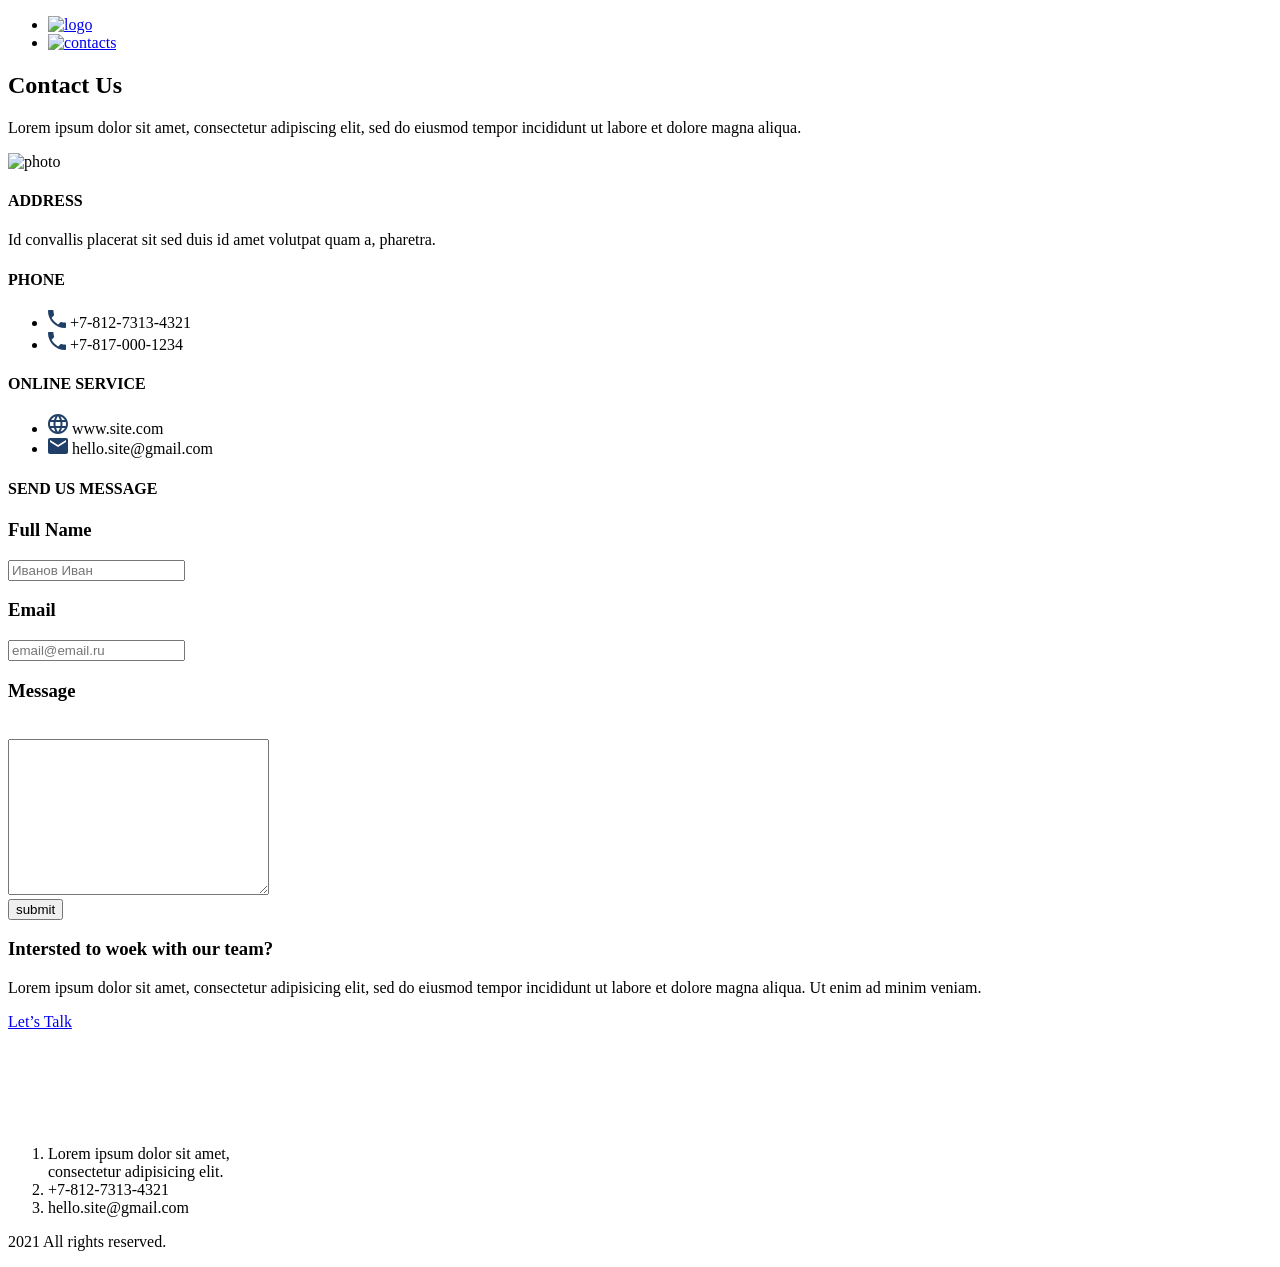
==== contacts.html @ 355122b8 "Add files via upload" ====
<!DOCTYPE html>
<html lang="en">

<head>
    <meta charset="UTF-8">
    <meta http-equiv="X-UA-Compatible" content="IE=edge">
    <meta name="viewport" content="width=device-width, initial-scale=1.0">
    <title>Document</title>
    <link rel="stylesheet" href="style.css">
</head>

<body>
    <div class="top__contacts">
        <div class="container">
            <ul class="menu">
                <li><a href="index.html"><img src="img/logo.svg" alt="logo"></a></li>
                <li><a href="contacts.html"><img src="img/contacts.svg" alt="contacts"></a></li>
                
            </ul>
        </div>
    </div>
    
    <div class="contacts__content">
        <h2 class="heading-contacts">Contact Us</h2>
        <p class="text_hed_con">Lorem ipsum dolor sit amet, consectetur adipiscing elit, sed do eiusmod tempor incididunt ut labore et dolore magna aliqua. </p>
    </div>
    <div class="contact__form container">
        <div class="contacts__info">
            <img src="img/contacts_img.svg" alt="photo" width="300">
            <h4 class="heading-mini">ADDRESS</h4>
            <p class="text_contact_stail">Id convallis placerat sit sed duis id amet volutpat quam a, pharetra.</p>
            <h4 class="heading-mini">PHONE</h4>
            <ul class="contacts_ul">
                <li class="text_contact_stail"><svg width="18" height="18" viewBox="0 0 18 18" fill="none" xmlns="http://www.w3.org/2000/svg">
                    <path d="M3.62 7.79C5.06 10.62 7.38 12.93 10.21 14.38L12.41 12.18C12.68 11.91 13.08 11.82 13.43 11.94C14.55 12.31 15.76 12.51 17 12.51C17.55 12.51 18 12.96 18 13.51V17C18 17.55 17.55 18 17 18C7.61 18 0 10.39 0 1C0 0.45 0.45 0 1 0H4.5C5.05 0 5.5 0.45 5.5 1C5.5 2.25 5.7 3.45 6.07 4.57C6.18 4.92 6.1 5.31 5.82 5.59L3.62 7.79Z" fill="#1F3F68"/>
                    </svg>
                      +7-812-7313-4321</li>
                <li class="text_contact_stail"><svg width="18" height="18" viewBox="0 0 18 18" fill="none" xmlns="http://www.w3.org/2000/svg">
                    <path d="M3.62 7.79C5.06 10.62 7.38 12.93 10.21 14.38L12.41 12.18C12.68 11.91 13.08 11.82 13.43 11.94C14.55 12.31 15.76 12.51 17 12.51C17.55 12.51 18 12.96 18 13.51V17C18 17.55 17.55 18 17 18C7.61 18 0 10.39 0 1C0 0.45 0.45 0 1 0H4.5C5.05 0 5.5 0.45 5.5 1C5.5 2.25 5.7 3.45 6.07 4.57C6.18 4.92 6.1 5.31 5.82 5.59L3.62 7.79Z" fill="#1F3F68"/>
                    </svg>
                      +7-817-000-1234</li>
            </ul>
            <h4 class="heading-mini">ONLINE SERVICE</h4>
            <ul class="contacts_ul">
                <li class="text_contact_stail"><svg width="20" height="20" viewBox="0 0 20 20" fill="none" xmlns="http://www.w3.org/2000/svg">
                    <path d="M9.99 0C4.47 0 0 4.48 0 10C0 15.52 4.47 20 9.99 20C15.52 20 20 15.52 20 10C20 4.48 15.52 0 9.99 0ZM16.92 6H13.97C13.65 4.75 13.19 3.55 12.59 2.44C14.43 3.07 15.96 4.35 16.92 6ZM10 2.04C10.83 3.24 11.48 4.57 11.91 6H8.09C8.52 4.57 9.17 3.24 10 2.04ZM2.26 12C2.1 11.36 2 10.69 2 10C2 9.31 2.1 8.64 2.26 8H5.64C5.56 8.66 5.5 9.32 5.5 10C5.5 10.68 5.56 11.34 5.64 12H2.26ZM3.08 14H6.03C6.35 15.25 6.81 16.45 7.41 17.56C5.57 16.93 4.04 15.66 3.08 14ZM6.03 6H3.08C4.04 4.34 5.57 3.07 7.41 2.44C6.81 3.55 6.35 4.75 6.03 6ZM10 17.96C9.17 16.76 8.52 15.43 8.09 14H11.91C11.48 15.43 10.83 16.76 10 17.96ZM12.34 12H7.66C7.57 11.34 7.5 10.68 7.5 10C7.5 9.32 7.57 8.65 7.66 8H12.34C12.43 8.65 12.5 9.32 12.5 10C12.5 10.68 12.43 11.34 12.34 12ZM12.59 17.56C13.19 16.45 13.65 15.25 13.97 14H16.92C15.96 15.65 14.43 16.93 12.59 17.56ZM14.36 12C14.44 11.34 14.5 10.68 14.5 10C14.5 9.32 14.44 8.66 14.36 8H17.74C17.9 8.64 18 9.31 18 10C18 10.69 17.9 11.36 17.74 12H14.36Z" fill="#1F3F68"/>
                    </svg>
                      www.site.com</li>
                <li class="text_contact_stail"><svg width="20" height="16" viewBox="0 0 20 16" fill="none" xmlns="http://www.w3.org/2000/svg">
                    <path d="M18 0H2C0.9 0 0.00999999 0.9 0.00999999 2L0 14C0 15.1 0.9 16 2 16H18C19.1 16 20 15.1 20 14V2C20 0.9 19.1 0 18 0ZM18 4L10 9L2 4V2L10 7L18 2V4Z" fill="#1F3F68"/>
                    </svg>
                    hello.site@gmail.com</li>
            </ul>
        </div>
        <div class="form__send_us">
            <form action="#">
                <h4 class="heading-mini_2">SEND US MESSAGE</h4>
                <h3 class="h_form">Full Name</h3>  
                <input class="imptext" type="text" placeholder="Иванов Иван"><br>
                <h3 class="h_form">Email</h3>   
                <input class="imptext" type="email" placeholder="email@email.ru"><br>
                <h3 class="h_form">Message</h3><br>
                <textarea class="imptext_3" cols="30" rows="10"></textarea><br>
                <button class="butt-submit" type="submit">submit</button>
            </form>
        </div>
    </div>

    <div class="map container">
        <script type="text/javascript" charset="utf-8" async src="https://api-maps.yandex.ru/services/constructor/1.0/js/?um=constructor%3A2e73aaa4ab4c23f12d297e7bbd677aab1b1c4dbff3f4b97032210a0bab477b24&amp;width=1140&amp;height=480&amp;lang=ru_RU&amp;scroll=true"></script>
    </div>





    <div class="footer">
        <div class="container">
            <div class="footer_content">
                <div class="footer__info">
                    <h3 class="heading_footer">Intersted to woek
                        with our team?</h3>
                    <p class="text text__podvala">Lorem ipsum dolor sit amet, consectetur adipisicing elit, sed do eiusmod tempor incididunt ut labore et dolore magna aliqua. Ut enim ad minim veniam.
                    </p>
                    
                </div>
                <a href="#" class="botton_button">Let’s Talk</a>
            </div>
        </div>
        

    <hr style="    opacity: 0.4;
    border: 1px solid #FFFFFF;
    margin-top: 96px;">    
            <div class="footer__contacts container">
                <ol class="mini__contact">
                    <li class="li_headder">Lorem ipsum dolor sit amet,<br> consectetur adipisicing elit.</li>
                    <li>+7-812-7313-4321</li>
                    <li>hello.site@gmail.com</li>
                </ol>
                <div class="rights__copyright">
                    <p class="text text_right">2021 All rights reserved.</p>
                </div>
            </div>

        

    </div>



</body>

</html>
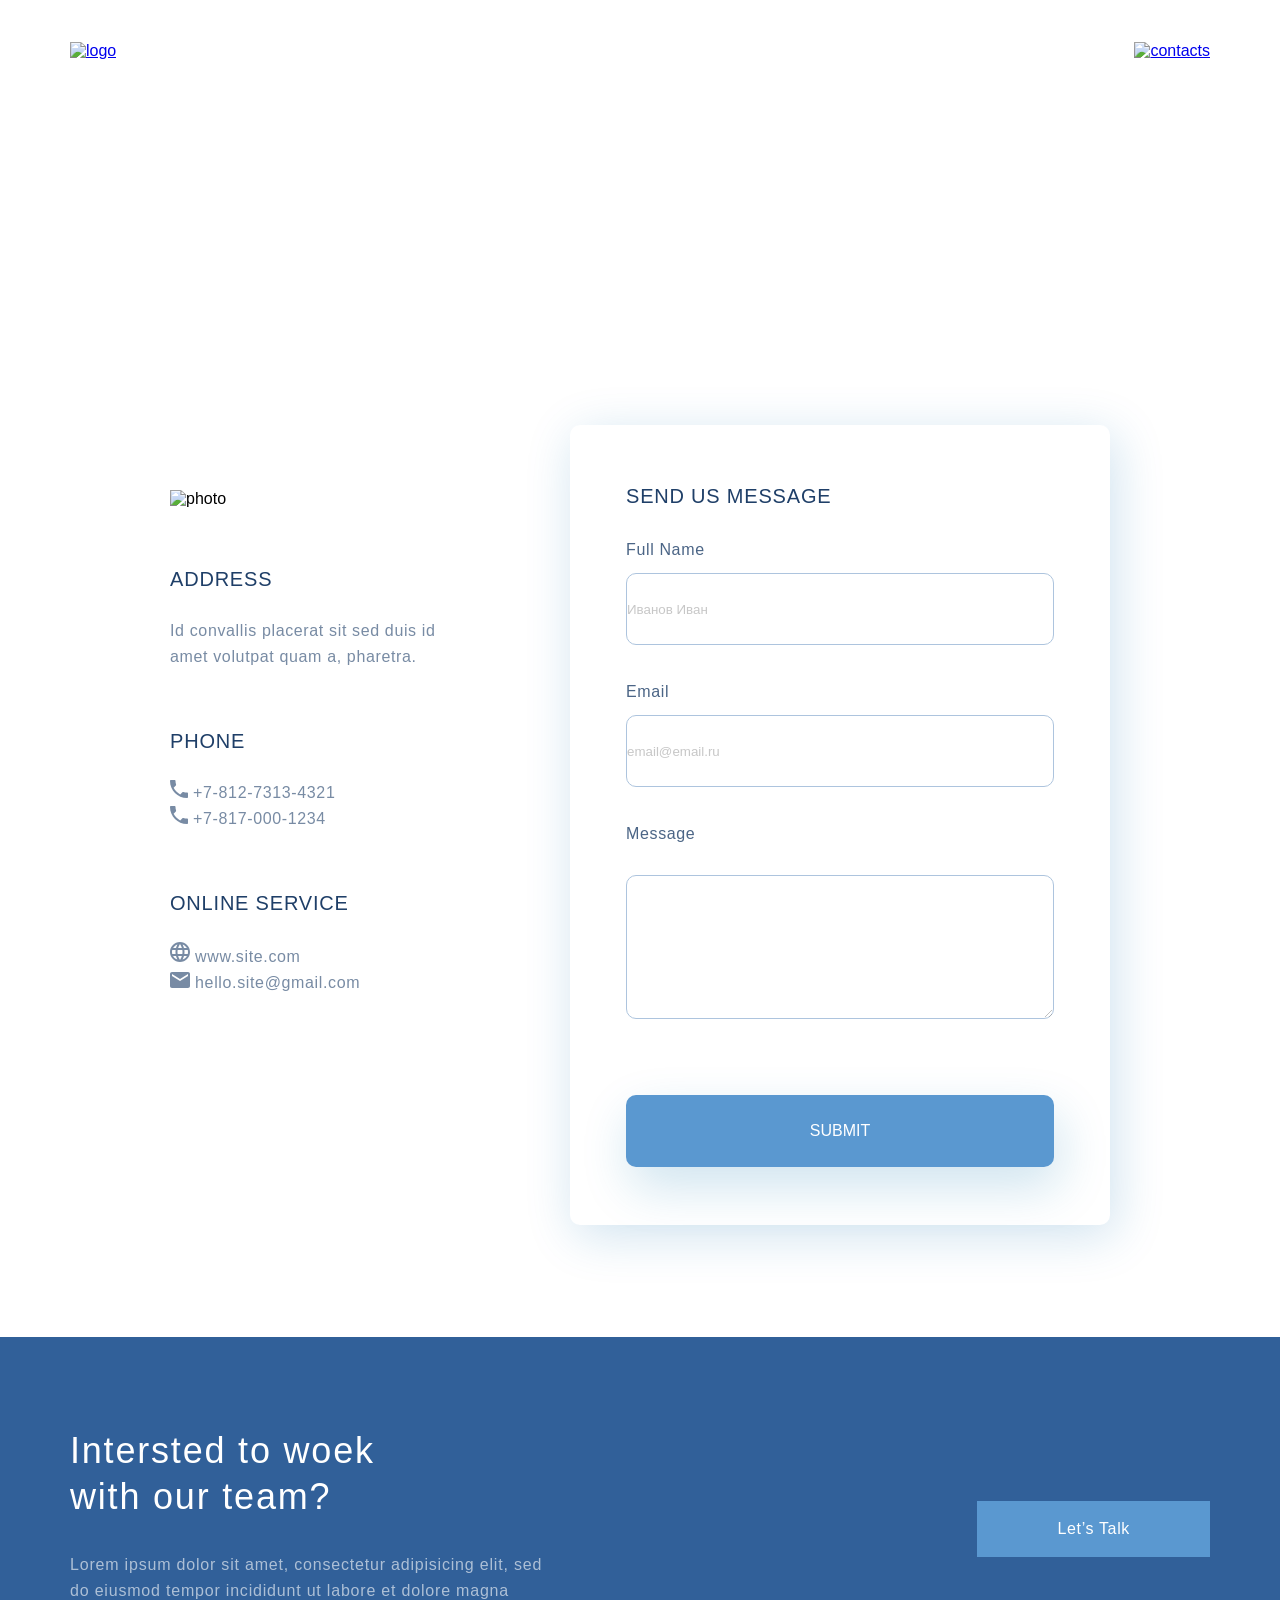
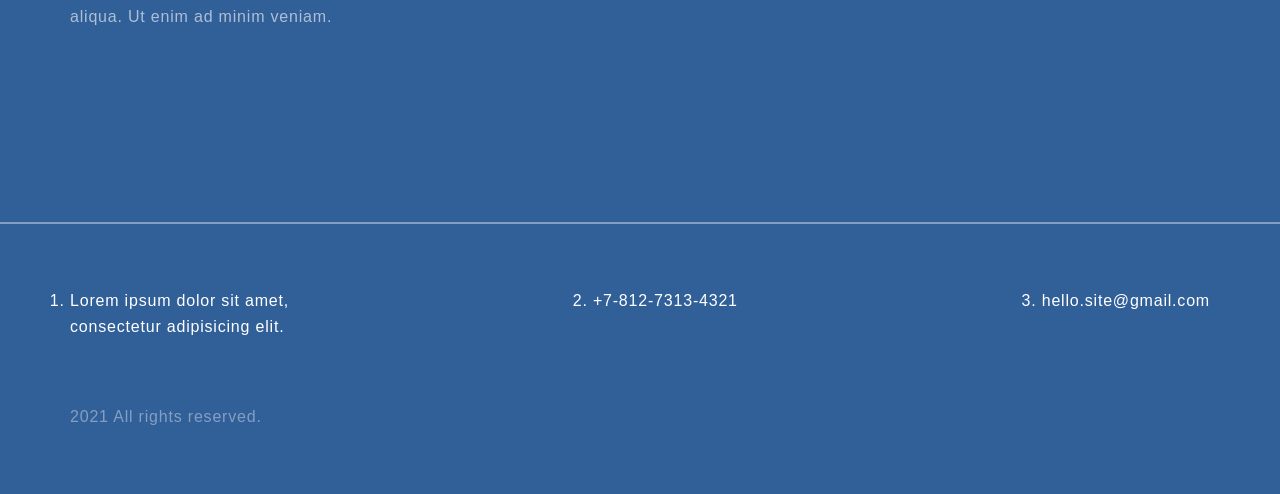
==== commit adbd8524: "Add files via upload" ====
--- a/contacts.html
+++ b/contacts.html
@@ -15,14 +15,15 @@
             <ul class="menu">
                 <li><a href="index.html"><img src="img/logo.svg" alt="logo"></a></li>
                 <li><a href="contacts.html"><img src="img/contacts.svg" alt="contacts"></a></li>
-                
+
             </ul>
         </div>
     </div>
-    
+
     <div class="contacts__content">
         <h2 class="heading-contacts">Contact Us</h2>
-        <p class="text_hed_con">Lorem ipsum dolor sit amet, consectetur adipiscing elit, sed do eiusmod tempor incididunt ut labore et dolore magna aliqua. </p>
+        <p class="text_hed_con">Lorem ipsum dolor sit amet, consectetur adipiscing elit, sed do eiusmod tempor
+            incididunt ut labore et dolore magna aliqua. </p>
     </div>
     <div class="contact__form container">
         <div class="contacts__info">
@@ -31,23 +32,35 @@
             <p class="text_contact_stail">Id convallis placerat sit sed duis id amet volutpat quam a, pharetra.</p>
             <h4 class="heading-mini">PHONE</h4>
             <ul class="contacts_ul">
-                <li class="text_contact_stail"><svg width="18" height="18" viewBox="0 0 18 18" fill="none" xmlns="http://www.w3.org/2000/svg">
-                    <path d="M3.62 7.79C5.06 10.62 7.38 12.93 10.21 14.38L12.41 12.18C12.68 11.91 13.08 11.82 13.43 11.94C14.55 12.31 15.76 12.51 17 12.51C17.55 12.51 18 12.96 18 13.51V17C18 17.55 17.55 18 17 18C7.61 18 0 10.39 0 1C0 0.45 0.45 0 1 0H4.5C5.05 0 5.5 0.45 5.5 1C5.5 2.25 5.7 3.45 6.07 4.57C6.18 4.92 6.1 5.31 5.82 5.59L3.62 7.79Z" fill="#1F3F68"/>
+                <li class="text_contact_stail"><svg width="18" height="18" viewBox="0 0 18 18" fill="none"
+                        xmlns="http://www.w3.org/2000/svg">
+                        <path
+                            d="M3.62 7.79C5.06 10.62 7.38 12.93 10.21 14.38L12.41 12.18C12.68 11.91 13.08 11.82 13.43 11.94C14.55 12.31 15.76 12.51 17 12.51C17.55 12.51 18 12.96 18 13.51V17C18 17.55 17.55 18 17 18C7.61 18 0 10.39 0 1C0 0.45 0.45 0 1 0H4.5C5.05 0 5.5 0.45 5.5 1C5.5 2.25 5.7 3.45 6.07 4.57C6.18 4.92 6.1 5.31 5.82 5.59L3.62 7.79Z"
+                            fill="#1F3F68" />
                     </svg>
-                      +7-812-7313-4321</li>
-                <li class="text_contact_stail"><svg width="18" height="18" viewBox="0 0 18 18" fill="none" xmlns="http://www.w3.org/2000/svg">
-                    <path d="M3.62 7.79C5.06 10.62 7.38 12.93 10.21 14.38L12.41 12.18C12.68 11.91 13.08 11.82 13.43 11.94C14.55 12.31 15.76 12.51 17 12.51C17.55 12.51 18 12.96 18 13.51V17C18 17.55 17.55 18 17 18C7.61 18 0 10.39 0 1C0 0.45 0.45 0 1 0H4.5C5.05 0 5.5 0.45 5.5 1C5.5 2.25 5.7 3.45 6.07 4.57C6.18 4.92 6.1 5.31 5.82 5.59L3.62 7.79Z" fill="#1F3F68"/>
+                    +7-812-7313-4321</li>
+                <li class="text_contact_stail"><svg width="18" height="18" viewBox="0 0 18 18" fill="none"
+                        xmlns="http://www.w3.org/2000/svg">
+                        <path
+                            d="M3.62 7.79C5.06 10.62 7.38 12.93 10.21 14.38L12.41 12.18C12.68 11.91 13.08 11.82 13.43 11.94C14.55 12.31 15.76 12.51 17 12.51C17.55 12.51 18 12.96 18 13.51V17C18 17.55 17.55 18 17 18C7.61 18 0 10.39 0 1C0 0.45 0.45 0 1 0H4.5C5.05 0 5.5 0.45 5.5 1C5.5 2.25 5.7 3.45 6.07 4.57C6.18 4.92 6.1 5.31 5.82 5.59L3.62 7.79Z"
+                            fill="#1F3F68" />
                     </svg>
-                      +7-817-000-1234</li>
+                    +7-817-000-1234</li>
             </ul>
             <h4 class="heading-mini">ONLINE SERVICE</h4>
             <ul class="contacts_ul">
-                <li class="text_contact_stail"><svg width="20" height="20" viewBox="0 0 20 20" fill="none" xmlns="http://www.w3.org/2000/svg">
-                    <path d="M9.99 0C4.47 0 0 4.48 0 10C0 15.52 4.47 20 9.99 20C15.52 20 20 15.52 20 10C20 4.48 15.52 0 9.99 0ZM16.92 6H13.97C13.65 4.75 13.19 3.55 12.59 2.44C14.43 3.07 15.96 4.35 16.92 6ZM10 2.04C10.83 3.24 11.48 4.57 11.91 6H8.09C8.52 4.57 9.17 3.24 10 2.04ZM2.26 12C2.1 11.36 2 10.69 2 10C2 9.31 2.1 8.64 2.26 8H5.64C5.56 8.66 5.5 9.32 5.5 10C5.5 10.68 5.56 11.34 5.64 12H2.26ZM3.08 14H6.03C6.35 15.25 6.81 16.45 7.41 17.56C5.57 16.93 4.04 15.66 3.08 14ZM6.03 6H3.08C4.04 4.34 5.57 3.07 7.41 2.44C6.81 3.55 6.35 4.75 6.03 6ZM10 17.96C9.17 16.76 8.52 15.43 8.09 14H11.91C11.48 15.43 10.83 16.76 10 17.96ZM12.34 12H7.66C7.57 11.34 7.5 10.68 7.5 10C7.5 9.32 7.57 8.65 7.66 8H12.34C12.43 8.65 12.5 9.32 12.5 10C12.5 10.68 12.43 11.34 12.34 12ZM12.59 17.56C13.19 16.45 13.65 15.25 13.97 14H16.92C15.96 15.65 14.43 16.93 12.59 17.56ZM14.36 12C14.44 11.34 14.5 10.68 14.5 10C14.5 9.32 14.44 8.66 14.36 8H17.74C17.9 8.64 18 9.31 18 10C18 10.69 17.9 11.36 17.74 12H14.36Z" fill="#1F3F68"/>
+                <li class="text_contact_stail"><svg width="20" height="20" viewBox="0 0 20 20" fill="none"
+                        xmlns="http://www.w3.org/2000/svg">
+                        <path
+                            d="M9.99 0C4.47 0 0 4.48 0 10C0 15.52 4.47 20 9.99 20C15.52 20 20 15.52 20 10C20 4.48 15.52 0 9.99 0ZM16.92 6H13.97C13.65 4.75 13.19 3.55 12.59 2.44C14.43 3.07 15.96 4.35 16.92 6ZM10 2.04C10.83 3.24 11.48 4.57 11.91 6H8.09C8.52 4.57 9.17 3.24 10 2.04ZM2.26 12C2.1 11.36 2 10.69 2 10C2 9.31 2.1 8.64 2.26 8H5.64C5.56 8.66 5.5 9.32 5.5 10C5.5 10.68 5.56 11.34 5.64 12H2.26ZM3.08 14H6.03C6.35 15.25 6.81 16.45 7.41 17.56C5.57 16.93 4.04 15.66 3.08 14ZM6.03 6H3.08C4.04 4.34 5.57 3.07 7.41 2.44C6.81 3.55 6.35 4.75 6.03 6ZM10 17.96C9.17 16.76 8.52 15.43 8.09 14H11.91C11.48 15.43 10.83 16.76 10 17.96ZM12.34 12H7.66C7.57 11.34 7.5 10.68 7.5 10C7.5 9.32 7.57 8.65 7.66 8H12.34C12.43 8.65 12.5 9.32 12.5 10C12.5 10.68 12.43 11.34 12.34 12ZM12.59 17.56C13.19 16.45 13.65 15.25 13.97 14H16.92C15.96 15.65 14.43 16.93 12.59 17.56ZM14.36 12C14.44 11.34 14.5 10.68 14.5 10C14.5 9.32 14.44 8.66 14.36 8H17.74C17.9 8.64 18 9.31 18 10C18 10.69 17.9 11.36 17.74 12H14.36Z"
+                            fill="#1F3F68" />
                     </svg>
-                      www.site.com</li>
-                <li class="text_contact_stail"><svg width="20" height="16" viewBox="0 0 20 16" fill="none" xmlns="http://www.w3.org/2000/svg">
-                    <path d="M18 0H2C0.9 0 0.00999999 0.9 0.00999999 2L0 14C0 15.1 0.9 16 2 16H18C19.1 16 20 15.1 20 14V2C20 0.9 19.1 0 18 0ZM18 4L10 9L2 4V2L10 7L18 2V4Z" fill="#1F3F68"/>
+                    www.site.com</li>
+                <li class="text_contact_stail"><svg width="20" height="16" viewBox="0 0 20 16" fill="none"
+                        xmlns="http://www.w3.org/2000/svg">
+                        <path
+                            d="M18 0H2C0.9 0 0.00999999 0.9 0.00999999 2L0 14C0 15.1 0.9 16 2 16H18C19.1 16 20 15.1 20 14V2C20 0.9 19.1 0 18 0ZM18 4L10 9L2 4V2L10 7L18 2V4Z"
+                            fill="#1F3F68" />
                     </svg>
                     hello.site@gmail.com</li>
             </ul>
@@ -55,9 +68,9 @@
         <div class="form__send_us">
             <form action="#">
                 <h4 class="heading-mini_2">SEND US MESSAGE</h4>
-                <h3 class="h_form">Full Name</h3>  
+                <h3 class="h_form">Full Name</h3>
                 <input class="imptext" type="text" placeholder="Иванов Иван"><br>
-                <h3 class="h_form">Email</h3>   
+                <h3 class="h_form">Email</h3>
                 <input class="imptext" type="email" placeholder="email@email.ru"><br>
                 <h3 class="h_form">Message</h3><br>
                 <textarea class="imptext_3" cols="30" rows="10"></textarea><br>
@@ -67,7 +80,8 @@
     </div>
 
     <div class="map container">
-        <script type="text/javascript" charset="utf-8" async src="https://api-maps.yandex.ru/services/constructor/1.0/js/?um=constructor%3A2e73aaa4ab4c23f12d297e7bbd677aab1b1c4dbff3f4b97032210a0bab477b24&amp;width=1140&amp;height=480&amp;lang=ru_RU&amp;scroll=true"></script>
+        <script type="text/javascript" charset="utf-8" async
+            src="https://api-maps.yandex.ru/services/constructor/1.0/js/?um=constructor%3A2cbb86e11874bab87e5ea273b1b66059096263a6e221e265af54d3622e58a4bb&amp;width=100%&amp;height=400&amp;lang=ru_RU&amp;scroll=true"></script>
     </div>
 
 
@@ -80,30 +94,31 @@
                 <div class="footer__info">
                     <h3 class="heading_footer">Intersted to woek
                         with our team?</h3>
-                    <p class="text text__podvala">Lorem ipsum dolor sit amet, consectetur adipisicing elit, sed do eiusmod tempor incididunt ut labore et dolore magna aliqua. Ut enim ad minim veniam.
+                    <p class="text text__podvala">Lorem ipsum dolor sit amet, consectetur adipisicing elit, sed do
+                        eiusmod tempor incididunt ut labore et dolore magna aliqua. Ut enim ad minim veniam.
                     </p>
-                    
+
                 </div>
                 <a href="#" class="botton_button">Let’s Talk</a>
             </div>
         </div>
-        
 
-    <hr style="    opacity: 0.4;
+
+        <hr style="    opacity: 0.4;
     border: 1px solid #FFFFFF;
-    margin-top: 96px;">    
-            <div class="footer__contacts container">
-                <ol class="mini__contact">
-                    <li class="li_headder">Lorem ipsum dolor sit amet,<br> consectetur adipisicing elit.</li>
-                    <li>+7-812-7313-4321</li>
-                    <li>hello.site@gmail.com</li>
-                </ol>
-                <div class="rights__copyright">
-                    <p class="text text_right">2021 All rights reserved.</p>
-                </div>
+    margin-top: 96px;">
+        <div class="footer__contacts container">
+            <ol class="mini__contact">
+                <li class="li_headder">Lorem ipsum dolor sit amet,<br> consectetur adipisicing elit.</li>
+                <li>+7-812-7313-4321</li>
+                <li>hello.site@gmail.com</li>
+            </ol>
+            <div class="rights__copyright">
+                <p class="text text_right">2021 All rights reserved.</p>
             </div>
+        </div>
 
-        
+
 
     </div>
 
--- a/style.css
+++ b/style.css
@@ -0,0 +1,604 @@
+* {
+    margin: 0;
+    padding: 0;
+}
+
+body {
+    font-family: sans-serif;
+}
+
+.container {
+    max-width: 1140px;
+    margin: 0 auto;
+}
+.top__box{
+    display: flex;
+    flex-direction: column;
+    height: 100%;
+}
+
+.top{
+    min-height: 768px;
+    background: linear-gradient(0deg, #EBF3FB 8.84%, rgba(152, 195, 232, 0) 31.12%);
+}
+
+
+
+
+.contacts__content {
+    flex-direction: column;
+    margin-top: 55px;
+    height: 250px;
+    display: flex;
+    justify-content: center;
+    text-align: center;
+    background-image: url(img/contacts_background.svg);
+    background-size: cover;
+}
+.contacts__info{
+    padding-top: 125px;
+}
+.form__send_us{
+    margin-top: 60px;
+    margin-left: 100px;
+width: 540px;
+height: 800px;
+background: #FFFFFF;
+box-shadow: 5px 10px 50px rgba(16, 112, 177, 0.2);
+border-radius: 10px;
+
+}
+
+.menu {
+    display: flex;
+    justify-content: space-between;
+    list-style: none;
+    padding-top: 42px;
+}
+
+.top__info {
+    padding-top: 115px;
+    flex-grow: 1;
+    background-image: url(img/top_ilustration.png);
+    background-repeat: no-repeat;
+    background-position: right center;
+    /* background-size: 44%; */
+}
+
+.top__heading {
+    font-size: 64px;
+    width: 510px;
+    color: #1F3F68;
+    font-weight: 300;
+
+line-height: 74px;
+
+letter-spacing: 0.04em;
+margin-bottom: 32px;
+
+}
+.top__bottom {
+font-size: 16px;
+line-height: 26px;
+
+text-align: center;
+letter-spacing: 0.04em;
+color: #FFFFFF;
+background: #5A98D0;
+box-shadow: 5px 10px 20px rgba(53, 110, 173, 0.2);
+border-radius: 10px;
+padding: 15px 50px;
+text-decoration: none;
+display: inline-block;
+margin-top: 71px;
+
+}
+
+.top__text {
+    width: 425px;
+}
+.main{
+    padding-top: 64px;
+}
+.main__content {
+    display: flex;
+    justify-content: space-between;
+    padding-top: 64px;
+}
+
+.main__products {
+    width: 359px;
+    padding: 44px 32px;
+    box-sizing: border-box;
+    background: #FFFFFF;
+
+box-shadow: 5px 20px 50px rgba(16, 112, 177, 0.2);
+border-radius: 10px;
+display: flex;
+flex-direction: column;
+}
+.n3{
+    padding: 48px 32px;
+}
+.card__img{
+    align-self: center;
+    margin-bottom: 51px;
+}
+.img_n2{
+    margin-bottom: 49px;
+}
+.img_n3 {
+    margin-bottom: 49px;
+}
+.card__link{
+    font-weight: 400;
+font-size: 14px;
+line-height: 30px;
+
+
+letter-spacing: 0.05em;
+
+color: #5A98D0;
+text-decoration: none;
+}
+.text {
+    font-size: 16px;
+    line-height: 26px;
+    color: #1F3F68;
+    font-weight: 400;
+
+letter-spacing: 0.05em;
+
+opacity: 0.6;
+}
+.text_project {
+    
+    width: 75%;
+    margin: 32px auto 64px;
+    letter-spacing: 0.05em;
+    opacity: 1;
+    text-align: center;
+    color: #222222; 
+}
+
+.heading-contacts {
+
+    text-align: center;
+    padding-bottom: 16px;
+    font-weight: 500;
+font-size: 44px;
+line-height: 74px;
+
+letter-spacing: 0.04em;
+
+color: #FFFFFF;
+}
+.text_hed_con {
+    align-self: center;
+    width: 780px;
+    font-weight: 400; 
+    font-size: 20px;
+line-height: 30px;
+
+text-align: center;
+letter-spacing: 0.04em;
+
+color: rgba(255, 255, 255, 0.6);
+
+}
+.heading {
+    font-size: 36px;
+    text-align: center;
+    font-weight: 300;
+
+line-height: 46px;
+
+letter-spacing: 0.05em;
+}
+
+.bottom_content {
+    padding-top: 64px;
+    
+} 
+
+.bottom__item {
+    position: relative;
+    flex-grow: 1;
+    
+}
+.bottom__item_margin{
+    margin-right: 32px;
+}
+ 
+.bott_img {
+    width: 100%;
+}
+.text_on_img {
+
+font-size: 32px;
+line-height: 46px;
+
+text-align: right;
+letter-spacing: 0.05em;
+
+color: #FFFFFF;
+position: absolute;
+top: 64px;
+right: 64px;
+
+
+}
+.bottom__parent{
+    display: flex;
+    justify-content: space-between;
+    margin-top: 32px;
+    position: relative;
+}
+.text_on_img2 {
+    position: absolute;
+    top: 32px;
+    left: 32px;
+    font-size: 28px;
+    line-height: 46px;
+    letter-spacing: 0.05em;
+    color: #FFFFFF;
+}
+.contact__form {
+    display: flex;
+    justify-content: center;
+}
+/* .content{
+    min-height: 
+    calc(100vh - 658px);
+} */
+
+.footer {
+margin-top: 112px;
+padding-top: 91px;
+padding-bottom: 64px;
+background-color: #316099;
+
+}
+.footer_content{
+    display: flex;
+    justify-content: space-between;
+
+    align-items: center;
+    padding-bottom: 96px;
+}
+/* .footer__info {
+    width: 340px;
+} */
+.heading_footer {
+    width: 341px;
+    font-weight: 400;
+    font-size: 36px;
+    line-height: 46px;
+    
+    letter-spacing: 0.05em;
+    
+    color: #FFFFFF; 
+    
+}
+.text__podvala {
+    width: 495px;
+    font-weight: 400;
+font-size: 16px;
+line-height: 26px;
+
+letter-spacing: 0.05em;
+
+color: #FFFFFF;
+
+opacity: 0.6;
+padding-top: 32px;
+}
+
+.text_right{
+    font-size: 16px;
+    line-height: 26px;
+
+    letter-spacing: 0.05em;
+    
+    color: #FFFFFF;
+    
+    opacity: 0.4;
+padding-top: 64px;
+}
+
+.botton_button{
+    font-size: 16px;
+line-height: 26px;
+text-align: center;
+letter-spacing: 0.04em;
+
+color: #FFFFFF;
+background-color: #5A98D0;
+padding: 15px 80px;
+text-decoration: none;
+display: inline-block;
+
+}
+
+.mini__contact {
+    display: flex;
+    justify-content: space-between;
+    font-size: 16px;
+line-height: 26px;
+padding-top: 64px;
+
+
+
+
+letter-spacing: 0.05em;
+color: #FFFFFF;
+}
+.mini__contact_li{
+    flex-grow: 1;
+    flex-basis: 33.3333%;
+    margin-right: 32px;
+    
+}
+.h_form{ margin-left: 56px;
+    margin-bottom: 8px;
+    font-weight: 400;
+    font-size: 16px;
+    line-height: 30px;
+    /* identical to box height, or 188% */
+    
+    letter-spacing: 0.04em;
+    
+    /* Blue_01 */
+    
+    color: #1F3F68;
+    
+    opacity: 0.8;}
+.imptext{
+    width: 428px;
+    height: 72px;
+    margin-left: 56px;
+    margin-bottom: 32px;
+}
+.imptext_3{
+    width: 428px;
+    height: 144px;
+    margin-left: 56px;
+    margin-bottom: 72px;
+    border: 1px solid #356EAD;
+    box-sizing: border-box;
+    border-radius: 10px;
+    opacity: 0.4;
+}
+
+
+
+
+/* .map {
+    margin-right: 118px;
+} */
+/* .li_headder{
+    width: 316px;
+} */
+.contacts_ul{
+    list-style: none;
+}
+.heading-mini {
+ margin-top: 56px; 
+ margin-bottom: 24px;
+ /* margin-left: 56px;   */
+font-weight: 500;
+font-size: 20px;
+line-height: 30px;
+
+letter-spacing: 0.04em;
+
+color: #1F3F68;}
+
+.heading-mini_2 {
+    margin-top: 56px; 
+    margin-bottom: 24px;
+    margin-left: 56px;  
+   font-weight: 500;
+   font-size: 20px;
+   line-height: 30px;
+   
+   letter-spacing: 0.04em;
+   
+   color: #1F3F68;}
+
+@media (max-width: 1024px) {
+    .container { 
+        padding-left: 32px;
+        padding-right: 32px;
+    }
+.top__info{
+    background-size: 44%;
+    background-position: right 280px;
+}
+.main__content{
+    flex-direction: column;
+    align-items: center;
+}
+.main__products {
+    margin-bottom: 32px;
+}
+.footer{
+    padding-top: 46px;
+}
+
+.footer_content{
+    justify-content:space-evenly;
+    /* gap: 52px; */
+    padding-bottom: 64px;
+}
+    
+.heading_footer{
+    margin-left: 0px;
+}
+.text__podvala{
+    margin-left: 0px;
+    width: 336px;
+}
+.botton_button{
+    padding: 3px 25px;
+}
+.mini__contact{
+    flex-direction: column;
+    gap: 26px;
+    margin-left: 100px;
+}
+.rights__copyright{
+    margin-left: 86px;
+}
+}
+
+@media (max-width: 667px) {
+    .top{
+        min-height: 376px;
+        padding-bottom: 41px;
+        box-sizing: border-box;
+    }
+    .top__info{
+        padding-top: 36px;
+        text-align: center;
+        background-image: none;
+    }
+    
+    .top__heading{
+        font-size: 32px;
+line-height: 38px;
+margin-bottom: 12px;
+width: 100%;
+    }
+    .top__text {
+        width: 100%;
+    }
+    .menu {
+        padding-top: 24px;
+    }
+    .top__bottom{
+        font-size: 12px;
+line-height: 26px;
+padding: 0 8px;
+margin-top: 32px;
+    }
+    .heading{
+        font-weight: 300;
+font-size: 24px;
+line-height: 28px;
+text-align: center;
+    }
+
+    .main{
+        padding-top: 48px;
+    }
+    .main__content{
+        padding-top: 32px;
+    }
+    .main__products{
+      width: 100%; 
+      margin-top: 32px ; 
+    }
+
+    .text_project {
+        width: 100%;
+        margin-bottom: 82px;
+    }
+
+    .text_on_img{
+        font-size: 16px;
+line-height: 19px;
+top: 16px;
+right: 16px;
+    }
+    .text_on_img2{
+        top: 16px;
+        left: 16px;
+        font-size: 16px;
+line-height: 19px;  
+    }
+    .bottom_content{
+        padding-top: 32px;
+    }
+    .bottom__parent{
+        flex-direction: column;
+        margin-top: 16px;
+    }
+    .bottom__item_margin{
+        margin-right: 0;
+        margin-bottom: 16px;
+}
+.footer_content{
+    flex-direction: column;
+    gap:40px;
+    padding-bottom: 40px;
+}
+.heading_footer{
+    font-size: 24px;
+line-height: 28px;
+text-align: center;
+margin-left: 0;
+text-align: center;
+
+
+}
+.text__podvala{
+    margin-left: 0;
+    text-align: center;
+    
+}
+.mini__contact{
+    margin-left: 16px;
+}
+.rights__copyright{
+    text-align: center;
+    margin-left: 0;
+}
+}  
+
+
+
+.text_contact_stail{
+    max-width: 300px;
+    font-weight: 300;
+    font-size: 16px;
+    line-height: 26px;
+    
+    letter-spacing: 0.04em;
+    
+    color: #1F3F68;
+    
+    opacity: 0.6;
+}
+
+.imptext {
+    border: 1px solid #356EAD;
+    box-sizing: border-box;
+    border-radius: 10px;
+    opacity: 0.4;
+}
+
+.butt-submit {
+    background: #5A98D0;
+    box-shadow: 5px 20px 50px rgba(16, 122, 177, 0.2);
+    border-radius: 10px;
+    font-weight: 500;
+    font-size: 16px;
+    line-height: 26px;
+    text-align: center;
+    color: #FFFFFF;
+    text-transform: uppercase;
+    height: 72px;
+    width: 428px;
+    border: none;
+    margin-left: 56px;
+
+
+
+}
+
+    
+.map{
+    margin-bottom: 112px;
+    margin-top: 96px;
+}
